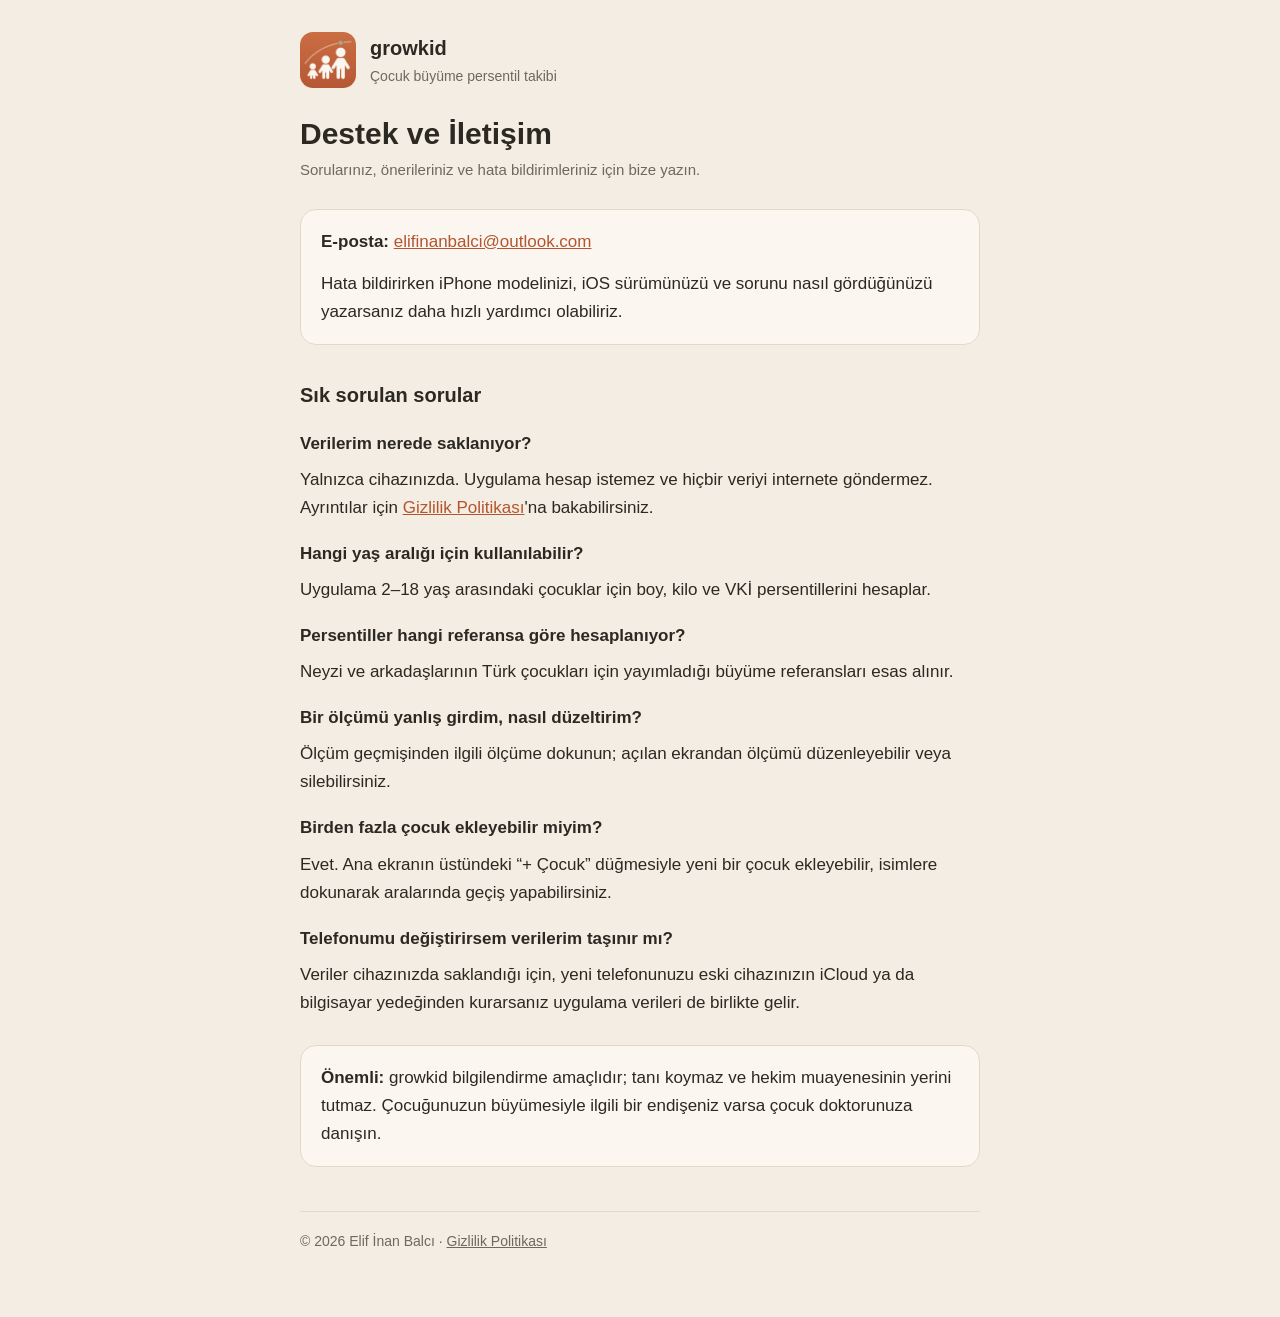
==== destek/index.html @ 77ab952e "Add the growkid privacy policy and support pages Co-Authored-By: Claude Opus 5.5 <noreply@anthropic." ====
<!doctype html>
<html lang="tr">
<head>
<meta charset="utf-8">
<meta name="viewport" content="width=device-width, initial-scale=1">
<title>Destek · growkid</title>
<meta name="description" content="growkid destek ve iletişim sayfası.">
<link rel="icon" href="../icon.png">
<link rel="stylesheet" href="../style.css">
</head>
<body>
<main>
  <header class="brand">
    <img src="../icon.png" alt="growkid uygulama ikonu">
    <a href="../">growkid<span>Çocuk büyüme persentil takibi</span></a>
  </header>

  <h1>Destek ve İletişim</h1>
  <p class="meta">Sorularınız, önerileriniz ve hata bildirimleriniz için bize yazın.</p>

  <div class="card">
    <p><strong>E-posta:</strong> <a href="mailto:elifinanbalci@outlook.com?subject=growkid">elifinanbalci@outlook.com</a></p>
    <p>Hata bildirirken iPhone modelinizi, iOS sürümünüzü ve sorunu nasıl gördüğünüzü yazarsanız daha hızlı yardımcı olabiliriz.</p>
  </div>

  <h2>Sık sorulan sorular</h2>

  <h2 style="font-size:17px;margin-top:18px">Verilerim nerede saklanıyor?</h2>
  <p>Yalnızca cihazınızda. Uygulama hesap istemez ve hiçbir veriyi internete göndermez. Ayrıntılar için <a href="../gizlilik/">Gizlilik Politikası</a>'na bakabilirsiniz.</p>

  <h2 style="font-size:17px;margin-top:18px">Hangi yaş aralığı için kullanılabilir?</h2>
  <p>Uygulama 2–18 yaş arasındaki çocuklar için boy, kilo ve VKİ persentillerini hesaplar.</p>

  <h2 style="font-size:17px;margin-top:18px">Persentiller hangi referansa göre hesaplanıyor?</h2>
  <p>Neyzi ve arkadaşlarının Türk çocukları için yayımladığı büyüme referansları esas alınır.</p>

  <h2 style="font-size:17px;margin-top:18px">Bir ölçümü yanlış girdim, nasıl düzeltirim?</h2>
  <p>Ölçüm geçmişinden ilgili ölçüme dokunun; açılan ekrandan ölçümü düzenleyebilir veya silebilirsiniz.</p>

  <h2 style="font-size:17px;margin-top:18px">Birden fazla çocuk ekleyebilir miyim?</h2>
  <p>Evet. Ana ekranın üstündeki “+ Çocuk” düğmesiyle yeni bir çocuk ekleyebilir, isimlere dokunarak aralarında geçiş yapabilirsiniz.</p>

  <h2 style="font-size:17px;margin-top:18px">Telefonumu değiştirirsem verilerim taşınır mı?</h2>
  <p>Veriler cihazınızda saklandığı için, yeni telefonunuzu eski cihazınızın iCloud ya da bilgisayar yedeğinden kurarsanız uygulama verileri de birlikte gelir.</p>

  <div class="card" style="margin-top:28px">
    <p><strong>Önemli:</strong> growkid bilgilendirme amaçlıdır; tanı koymaz ve hekim muayenesinin yerini tutmaz. Çocuğunuzun büyümesiyle ilgili bir endişeniz varsa çocuk doktorunuza danışın.</p>
  </div>

  <footer>© 2026 Elif İnan Balcı · <a href="../gizlilik/">Gizlilik Politikası</a></footer>
</main>
</body>
</html>
---- style.css ----
:root {
  --canvas: #f3ede3;
  --card: #fbf7f0;
  --hairline: #e2d9ca;
  --ink: #2c2822;
  --muted: #6f685e;
  --accent: #b4552f;
}
* { box-sizing: border-box; }
body {
  margin: 0;
  background: var(--canvas);
  color: var(--ink);
  font: 17px/1.65 -apple-system, BlinkMacSystemFont, "Segoe UI", Roboto, Helvetica, Arial, sans-serif;
  -webkit-text-size-adjust: 100%;
}
main { max-width: 720px; margin: 0 auto; padding: 32px 20px 64px; }
header.brand { display: flex; align-items: center; gap: 14px; margin-bottom: 28px; }
header.brand img { width: 56px; height: 56px; border-radius: 13px; }
header.brand a { color: var(--ink); text-decoration: none; font-weight: 700; font-size: 20px; }
header.brand span { display: block; color: var(--muted); font-size: 14px; font-weight: 400; }
h1 { font-size: 30px; line-height: 1.2; margin: 0 0 6px; }
h2 { font-size: 20px; margin: 34px 0 8px; }
p, ul { margin: 0 0 14px; }
ul { padding-left: 22px; }
a { color: var(--accent); }
.meta { color: var(--muted); font-size: 15px; margin-bottom: 26px; }
.card {
  background: var(--card);
  border: 1px solid var(--hairline);
  border-radius: 16px;
  padding: 18px 20px;
  margin: 0 0 22px;
}
.card p:last-child { margin-bottom: 0; }
.links { list-style: none; padding: 0; }
.links li { margin-bottom: 10px; }
.links a {
  display: block;
  background: var(--card);
  border: 1px solid var(--hairline);
  border-radius: 14px;
  padding: 14px 18px;
  text-decoration: none;
  font-weight: 600;
}
footer { margin-top: 44px; padding-top: 18px; border-top: 1px solid var(--hairline); color: var(--muted); font-size: 14px; }
footer a { color: var(--muted); }
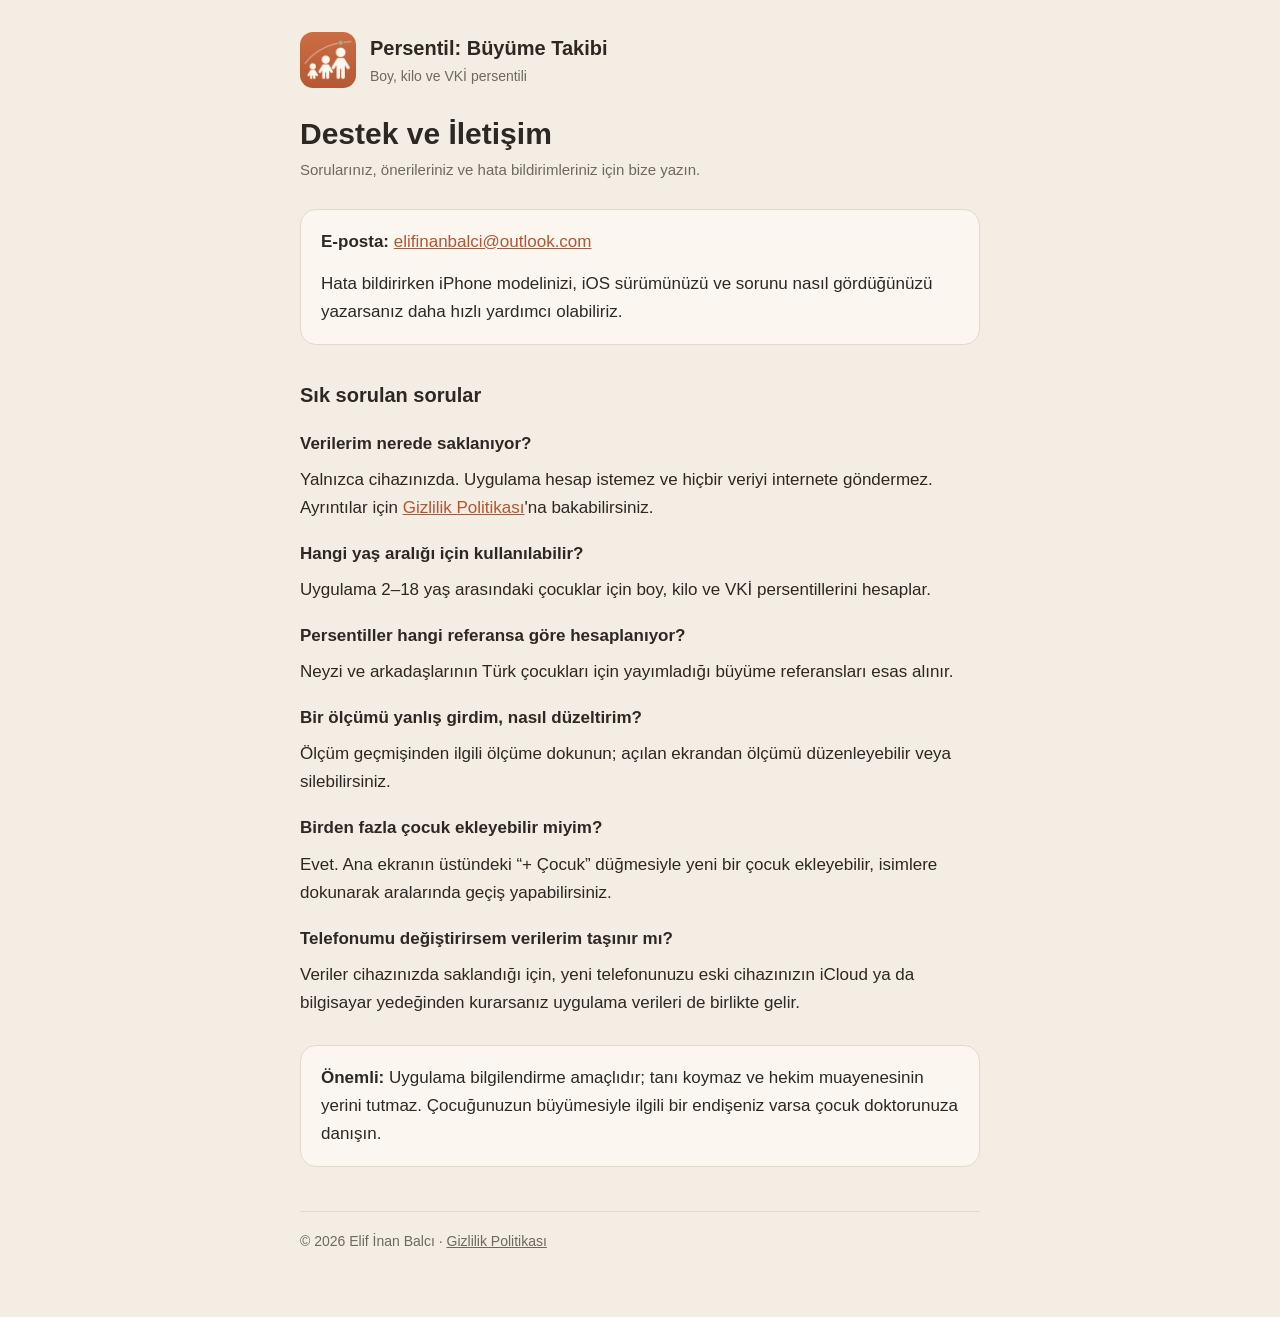
==== commit 339d6298: "Rename the app to Persentil: Büyüme Takibi App Review rejected the name growkid: "kid" read as an ap" ====
--- a/destek/index.html
+++ b/destek/index.html
@@ -3,23 +3,23 @@
 <head>
 <meta charset="utf-8">
 <meta name="viewport" content="width=device-width, initial-scale=1">
-<title>Destek · growkid</title>
-<meta name="description" content="growkid destek ve iletişim sayfası.">
+<title>Destek · Persentil: Büyüme Takibi</title>
+<meta name="description" content="Persentil: Büyüme Takibi destek ve iletişim sayfası.">
 <link rel="icon" href="../icon.png">
 <link rel="stylesheet" href="../style.css">
 </head>
 <body>
 <main>
   <header class="brand">
-    <img src="../icon.png" alt="growkid uygulama ikonu">
-    <a href="../">growkid<span>Çocuk büyüme persentil takibi</span></a>
+    <img src="../icon.png" alt="Persentil uygulama ikonu">
+    <a href="../">Persentil: Büyüme Takibi<span>Boy, kilo ve VKİ persentili</span></a>
   </header>
 
   <h1>Destek ve İletişim</h1>
   <p class="meta">Sorularınız, önerileriniz ve hata bildirimleriniz için bize yazın.</p>
 
   <div class="card">
-    <p><strong>E-posta:</strong> <a href="mailto:elifinanbalci@outlook.com?subject=growkid">elifinanbalci@outlook.com</a></p>
+    <p><strong>E-posta:</strong> <a href="mailto:elifinanbalci@outlook.com?subject=Persentil">elifinanbalci@outlook.com</a></p>
     <p>Hata bildirirken iPhone modelinizi, iOS sürümünüzü ve sorunu nasıl gördüğünüzü yazarsanız daha hızlı yardımcı olabiliriz.</p>
   </div>
 
@@ -44,7 +44,7 @@
   <p>Veriler cihazınızda saklandığı için, yeni telefonunuzu eski cihazınızın iCloud ya da bilgisayar yedeğinden kurarsanız uygulama verileri de birlikte gelir.</p>
 
   <div class="card" style="margin-top:28px">
-    <p><strong>Önemli:</strong> growkid bilgilendirme amaçlıdır; tanı koymaz ve hekim muayenesinin yerini tutmaz. Çocuğunuzun büyümesiyle ilgili bir endişeniz varsa çocuk doktorunuza danışın.</p>
+    <p><strong>Önemli:</strong> Uygulama bilgilendirme amaçlıdır; tanı koymaz ve hekim muayenesinin yerini tutmaz. Çocuğunuzun büyümesiyle ilgili bir endişeniz varsa çocuk doktorunuza danışın.</p>
   </div>
 
   <footer>© 2026 Elif İnan Balcı · <a href="../gizlilik/">Gizlilik Politikası</a></footer>
